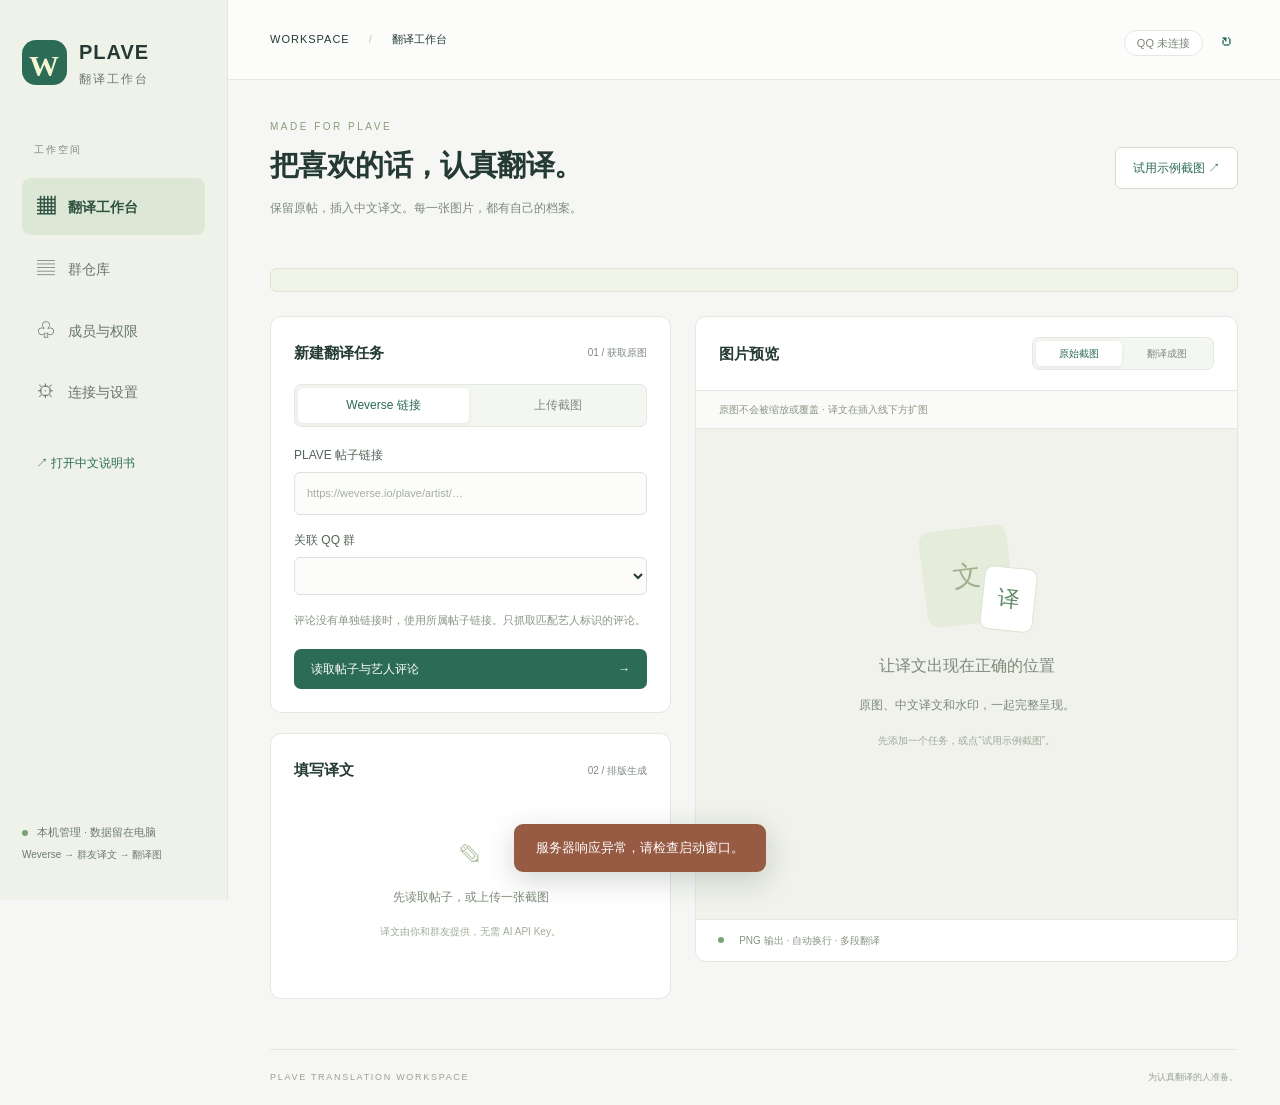
==== static/index.html @ 3bafd9e3 "Add artist comment translation workflow and latest-version reuse with Mac and Windows packages" ====
<!doctype html>
<html lang="zh-CN"><head><meta charset="UTF-8"><meta name="viewport" content="width=device-width, initial-scale=1"><title>PLAVE · 翻译工作台</title><link rel="stylesheet" href="/static/style.css?v=comments4"><script defer src="/static/app.js?v=comments4"></script></head>
<body>
<aside class="sidebar"><a class="brand" href="/"><span class="brand-mark">W</span><span>PLAVE <small>翻译工作台</small></span></a><div class="side-label">工作空间</div><nav><button class="nav active" data-tab="work"><span>▦</span> 翻译工作台</button><button class="nav" data-tab="archive"><span>▤</span> 群仓库</button><button class="nav" data-tab="members"><span>♧</span> 成员与权限</button><button class="nav" data-tab="settings"><span>⚙</span> 连接与设置</button></nav><a class="manual-link" href="/manual" target="_blank" rel="noopener">↗ 打开中文说明书</a><div class="side-bottom"><span class="local-dot"></span> 本机管理 · 数据留在电脑<br><small>Weverse → 群友译文 → 翻译图</small></div></aside>
<div class="main"><header class="topbar"><span>WORKSPACE <span class="slash">/</span> <strong id="page-title">翻译工作台</strong></span><div><span class="pill" id="qq-pill">QQ 未连接</span><button class="icon-btn" id="refresh" title="刷新状态">↻</button></div></header>
<main>
<section id="work" class="tab active"><div class="heading"><div><p class="eyebrow">MADE FOR PLAVE</p><h1>把喜欢的话，认真翻译。</h1><p class="sub">保留原帖，插入中文译文。每一张图片，都有自己的档案。</p></div><button class="secondary" id="demo">试用示例截图 ↗</button></div>
<div class="stats" id="stats"></div>
<div class="capture-banner" id="capture-status"></div>
<div class="workspace-grid"><div class="left-column"><div class="card"><div class="card-heading"><h2>新建翻译任务</h2><span class="muted">01 / 获取原图</span></div><div class="segmented"><button class="active" data-source="web">Weverse 链接</button><button data-source="upload">上传截图</button></div>
<form id="capture-form"><label>PLAVE 帖子链接<input name="url" type="url" placeholder="https://weverse.io/plave/artist/…" required></label><label>关联 QQ 群<select name="group_id" class="groups"></select></label><p class="hint">评论没有单独链接时，使用所属帖子链接。只抓取匹配艺人标识的评论。</p><button class="primary full" type="submit">读取帖子与艺人评论 <span>→</span></button></form>
<form id="upload-form" hidden><label>原始截图<input type="file" id="file" accept="image/png,image/jpeg,image/webp" required></label><label>档案标题<input id="upload-title" placeholder="例如：艺人动态 · 10 月 6 日" maxlength="120"></label><label>关联 QQ 群<select name="group_id" class="groups"></select></label><p class="hint">在右侧原图上点击原文末尾，设置译文插入线。可以添加多个位置处理评论；不遮盖原图。</p><div id="positions"></div><button type="button" class="text-btn" id="add-position">＋ 添加艺人评论位置</button><button class="primary full" type="submit">保存截图并开始翻译 →</button></form></div>
<div class="card" id="editor"><div class="card-heading"><h2>填写译文</h2><span class="muted">02 / 排版生成</span></div><div class="empty small"><span>✎</span><p>先读取帖子，或上传一张截图</p><small>译文由你和群友提供，无需 AI API Key。</small></div></div></div>
<div class="card preview-card"><div class="card-heading"><h2>图片预览</h2><div class="segmented compact"><button class="active" id="show-original">原始截图</button><button id="show-output">翻译成图</button></div></div><div class="preview-toolbar" id="preview-toolbar">原图不会被缩放或覆盖 · 译文在插入线下方扩图</div><div class="preview-area" id="preview"><div class="empty"><div class="empty-art">文<span>译</span></div><h3>让译文出现在正确的位置</h3><p>原图、中文译文和水印，一起完整呈现。</p><small>先添加一个任务，或点“试用示例截图”。</small></div></div><div class="preview-footer" id="preview-footer"><span class="local-dot"></span> PNG 输出 · 自动换行 · 多段翻译</div></div></div>
</section>
<section id="archive" class="tab"><div class="heading"><div><p class="eyebrow">YOUR TRANSLATION LIBRARY</p><h1>群仓库</h1><p class="sub">查看原截图及翻译进度。清空会永久删除选定群的全部档案与历史译文，不只最近 200 条。</p></div><button class="secondary" id="monitor-check">立即检查动态</button></div><div class="filter-row" id="filters"><button class="active" data-filter="">全部</button><button data-filter="pending">待翻译</button><button data-filter="partial">部分翻译</button><button data-filter="translated">已完成</button></div><div class="card button-row"><label>清空范围<select id="clear-group" class="groups"></select></label><button class="secondary danger" id="clear-warehouse">永久清空所选群仓库</button><span class="hint">其他群、水印、权限和登录保留；该群自动记录暂停。</span></div><div id="archive-list"></div></section>
<section id="members" class="tab"><div class="heading"><div><p class="eyebrow">TEAM & PERMISSIONS</p><h1>一起翻译，也有边界。</h1><p class="sub">权限按群独立设置。只有主人和 level 3 管理员可以在群聊中设置或取消权限。</p></div></div><div class="two-col"><div class="card"><h2>授权群成员</h2><form id="member-form"><label>QQ 群<select name="group_id" class="groups" required></select></label><label>成员 QQ 号<input name="user_id" inputmode="numeric" pattern="[1-9][0-9]{4,19}" placeholder="填写成员的 QQ 号" required></label><label>权限等级<select name="level"><option value="1">level 1 · 修改水印</option><option value="2" selected>level 2 · 水印 + 普通功能</option><option value="3">level 3 · 全部功能 + 权限管理</option></select></label><button class="primary" type="submit">保存成员权限</button></form><p class="hint">请先在“连接与设置”里填写主人 QQ 号与启用群。未启用群不会响应指令；权限按数字继承，QQ 群主和群管理员不会自动获得机器人权限。</p></div><div class="card"><div class="card-heading"><h2>已授权成员</h2><span id="member-count" class="muted"></span></div><div id="members-list"></div></div></div></section>
<section id="settings" class="tab"><div class="heading"><div><p class="eyebrow">CONNECTIONS & PREFERENCES</p><h1>让工作台连接起来。</h1><p class="sub">保存设置后连接 QQ。Weverse 用独立浏览器登录，不在这里填写账号密码。</p></div></div><form id="settings-form"><div class="two-col"><div class="card"><h2>QQ · OneBot v11</h2><p class="hint">需要另行运行支持 OneBot v11 的 QQ 客户端。此程序不会自动登录 QQ。</p><label>主人 QQ 号<input name="owner_qq" inputmode="numeric" placeholder="你的 QQ 号"></label><label>启用群号（每行一个）<textarea name="groups" rows="3" placeholder="123456789"></textarea></label><label>正向 WebSocket 地址<input name="ws_url" placeholder="ws://127.0.0.1:3001"></label><label>OneBot Access Token<input name="ws_token" type="password" autocomplete="new-password" placeholder="留空保留已有令牌"></label><p id="token-state" class="hint"></p><div class="button-row"><button class="secondary" type="button" id="qq-connect">连接 QQ</button><button class="text-btn" type="button" id="qq-disconnect">断开</button></div><p class="hint">先保存设置再连接。程序重启后需重新连接；群或连接设置变化会断开旧连接。</p></div>
<div class="card"><h2>图片清晰度与字体</h2><div class="two-col"><label>译文字号<input name="font_size" type="number" min="12" max="48"></label><label>截图宽度<input name="capture_width" type="number" min="480" max="1600"></label></div><label>截图像素倍率（1–3，推荐 2）<input name="capture_scale" type="number" min="1" max="3" step="1"></label><p class="hint">保持网页布局宽度，2 倍直接渲染为更多像素，文字更清晰。请重新读取动态；已保存图片不会自动变清晰。</p><label>中文字体路径（一般留空）<input name="font_path" placeholder="Mac 自动使用 PingFang 苹方字体"></label><p class="hint">原图中的 emoji 和图片保留原样。译文 emoji 的显示取决于字体；生成后请检查预览。</p><hr><h2>Weverse 登录</h2><p id="browser-state" class="hint"></p><div class="button-row"><button class="secondary" type="button" id="browser-login">打开登录浏览器 ↗</button><button class="text-btn" type="button" id="browser-close">保存并关闭浏览器</button></div><p class="hint">在 Windows / Mac 弹出的 Chromium 中手动登录。会话保存在本机 data/browser；登录过期后重新打开登录窗口。关窗口按钮保存的是浏览器已有会话，不代表登录验证成功。</p></div></div>
<div class="card watermark-card"><div class="card-heading"><h2>文字水印</h2><span class="badge">最后一步添加</span></div>
<label>配置范围<select id="watermark-group" class="groups"></select></label>
<label>水印文字<textarea id="wm-text" rows="2" maxlength="200" placeholder="@PLAVE_PixelDiary"></textarea></label>
<div class="two-col"><label>字号（0 跟随译文）<input id="wm-font-size" type="number" min="0" max="96"></label><label>文字颜色<input id="wm-color" type="color"></label></div>
<label>透明度（0% 不透明，100% 不可见）<input id="wm-transparency" type="number" min="0" max="100"></label>
<label class="check-label"><input id="wm-outline" type="checkbox">启用文字描边</label>
<div class="two-col" id="wm-outline-fields"><label>描边颜色<input id="wm-outline-color" type="color"></label><label>描边粗细（像素）<input id="wm-outline-width" type="number" min="0" max="8"></label></div>
<fieldset class="watermark-position-field"><legend>位置 · 按 1–9 从上到下排列</legend><div class="watermark-position-grid"><button type="button" data-watermark-position="1" aria-pressed="false">1 左上</button><button type="button" data-watermark-position="2" aria-pressed="false">2 中上</button><button type="button" data-watermark-position="3" aria-pressed="false">3 右上</button><button type="button" data-watermark-position="4" aria-pressed="false">4 中左</button><button type="button" data-watermark-position="5" aria-pressed="false">5 中间</button><button type="button" data-watermark-position="6" aria-pressed="false">6 中右</button><button type="button" data-watermark-position="7" aria-pressed="false">7 左下</button><button type="button" data-watermark-position="8" aria-pressed="false">8 中下</button><button type="button" data-watermark-position="9" aria-pressed="false">9 右下</button></div></fieldset>
<label class="check-label"><input id="wm-enabled" type="checkbox">启用文字水印</label>
<div class="button-row"><button id="preview-watermark" type="button" class="secondary">预览水印</button><button id="save-watermark" type="button" class="primary">保存水印设置</button></div>
<div id="watermark-preview" aria-live="polite" class="watermark-preview"><p class="hint">打开动态后可用整图预览；尚未打开时使用明暗背景示意。</p></div>
<p class="hint">字体与译文相同。7/8/9 放在最终底部留白中，贴近边框，避免压住配图。正文、译文及评论排完后只加一次水印。预览不会保存设置，保存后对重新生成的图片生效。</p></div><div class="card calibration"><div class="card-heading"><h2>Weverse 页面校准</h2><span class="badge amber">真实页面待验证</span></div><p class="hint">Weverse 没有在此项目中验证过的固定页面选择器。填写网页元素的 CSS 选择器，再抓取一条帖子核对。只匹配明确的艺人标识，避免把粉丝评论误认为艺人评论。不会猜测网页结构。<a href="/manual#calibration" target="_blank">查看一步步校准方法 ↗</a></p><div class="two-col"><label>帖子卡片选择器 · 必填<input name="post_selector" placeholder="匹配单个完整帖子卡片"></label><label>正文文字选择器 · 必填<input name="text_selector" placeholder="在卡片内部匹配完整原文块"></label><label>作者姓名 / 身份选择器 · 必填<input name="author_selector" placeholder="在帖子与评论内部匹配唯一作者名"></label><label>艺人标识选择器 · 必填<input name="artist_selector" placeholder="卡片内部明确的 Artist 标识"></label><label>备用评论卡片选择器 · 可选<input name="comment_selector" placeholder="已内置艺人列表；通常留空"></label><label>评论原文选择器<input name="comment_text_selector" placeholder="评论卡片内部的完整文字块"></label><label>展开全文按钮选择器 · 可选<input name="expand_selector" placeholder="仅匹配卡片内的展开全文按钮"></label></div><div class="two-col"><label class="check-label"><input name="capture_artist_comments" type="checkbox">自动展开并读取艺人评论</label><label>艺人评论计数选择器 · 可选<input name="artist_comment_count_selector"></label><p class="hint">仅读取艺人评论数。内置展开、官方身份过滤、时间排序和楼中楼缩进；无法确认归属时不猜测分组。</p><label>最大滚动次数<input name="max_scrolls" type="number" min="1" max="30"></label><label class="check-label"><input name="headless" type="checkbox">抓取时隐藏浏览器窗口</label></div><p class="hint">“没有继续加载”不等于所有评论完整。长评论、弹窗、独立滚动区域或虚拟列表可能需要手动展开后截图。必须核对成图。</p></div>
<div class="card"><h2>自动记录可见艺人动态</h2><div class="two-col"><label>动态列表链接<input name="feed_url"></label><label>列表中帖子链接 CSS 选择器<input name="feed_link_selector" placeholder="匹配 From PLAVE 列表里的帖子链接"></label><label>检查间隔（秒，至少 60）<input name="poll_seconds" type="number" min="60" max="86400"></label><label>暂停自动记录的群号（每行一个；清空后自动加入）<textarea name="monitor_paused_groups" rows="2" placeholder="移除对应群号并保存，即可恢复该群自动记录"></textarea></label><label class="check-label"><input name="monitor_enabled" type="checkbox">启用定时记录</label></div><p class="hint">每次最多检查当前列表前 10 个有效链接；先抓取并验证艺人标识。新艺人评论会产生新档案，可复用历史译文。同样内容不会重复记录；不保证历史补全或实时推送。程序需保持运行。</p><p id="monitor-state" class="hint"></p></div><div class="savebar"><span>设置和登录会话仅保存在你的电脑</span><button class="primary" type="submit">保存全部设置</button></div></form><div class="card"><div class="card-heading"><h2>当前全部 QQ 指令</h2><span class="badge">无 / 或 wv 前缀</span></div><pre id="commands-help"></pre></div><div class="card logs-card"><h2>运行日志</h2><div id="events"></div></div></section>
</main><footer>PLAVE TRANSLATION WORKSPACE <span>为认真翻译的人准备。</span></footer></div><div id="toast" role="status" aria-live="polite"></div><div class="busy" id="busy" hidden><div class="spinner"></div><p id="busy-text">正在处理…</p><small>网页抓取可能需要 1–2 分钟，请勿重复提交。</small></div>
</body></html>
---- static/style.css ----
:root{--bg:#f6f7f4;--paper:#fff;--ink:#243a33;--muted:#7d8981;--green:#2c6b55;--light:#edf3ed;--line:#e3e8e1;--accent:#cbdba8;--amber:#88652c}*{box-sizing:border-box}body{margin:0;background:var(--bg);color:var(--ink);font-family:-apple-system,BlinkMacSystemFont,"PingFang SC","Noto Sans CJK SC",sans-serif;font-size:14px;line-height:1.7}button,input,textarea,select{font:inherit}button,a,input,textarea,select{outline-color:#75a38e}button{cursor:pointer;border:0}a{color:var(--green);text-decoration:none}.sidebar{width:228px;height:100vh;position:fixed;left:0;top:0;background:#eef2e9;border-right:1px solid var(--line);padding:35px 22px;display:flex;flex-direction:column}.brand{display:flex;gap:12px;align-items:center;color:var(--ink);font-size:20px;letter-spacing:1px;font-weight:700}.brand small{display:block;font-size:12px;font-weight:400;letter-spacing:2px;color:#6d7b6c}.brand-mark{background:var(--green);color:#f4f5d3;width:45px;height:45px;display:grid;place-items:center;border-radius:14px;font-family:Georgia,serif;font-size:30px}.side-label{font-size:10px;letter-spacing:2px;color:var(--muted);margin:52px 12px 15px}.nav{display:block;width:100%;text-align:left;padding:13px 15px;background:none;border-radius:9px;margin:5px 0;color:#68766a}.nav span{font-size:18px;margin-right:9px}.nav.active{background:#dde7d6;color:#305240;font-weight:600}.nav:hover{background:#e1e9da}.manual-link{padding:28px 14px;font-size:12px}.side-bottom{margin-top:auto;font-size:11px;color:#6c7c6c;line-height:2}.side-bottom small{font-size:10px}.local-dot{display:inline-block;background:#79a375;width:6px;height:6px;border-radius:50%;margin-right:6px}.main{margin-left:228px}.topbar{height:80px;padding:0 42px;display:flex;align-items:center;justify-content:space-between;border-bottom:1px solid var(--line);background:#ffffffb3;font-size:11px;letter-spacing:1px}.topbar strong{letter-spacing:0;font-weight:500}.slash{padding:0 15px;color:#c0c7bd}.pill{border:1px solid var(--line);background:white;color:#7c8579;border-radius:20px;padding:6px 12px;font-size:11px;letter-spacing:0}.icon-btn{margin-left:12px;background:none;color:var(--green);font-size:22px}main{max-width:1440px;margin:auto;padding:38px 42px 50px}.tab{display:none}.tab.active{display:block}.heading{display:flex;justify-content:space-between;align-items:center;margin-bottom:30px;gap:20px}.eyebrow{font-size:10px;letter-spacing:2.5px;color:#8b9d7b;margin:0 0 10px}h1{font-size:29px;font-weight:600;letter-spacing:-.6px;line-height:1.4;margin:0 0 12px}h2{font-size:15px;font-weight:600;margin:0 0 15px}h3{font-size:16px;font-weight:500}.sub{color:var(--muted);margin:0;font-size:12px}.primary,.secondary{border-radius:7px;padding:10px 17px;font-size:12px;font-weight:500}.primary{background:var(--green);color:white}.primary:hover{background:#1f543f}.secondary{background:white;color:var(--green);border:1px solid #d2dccd}.text-btn{background:none;color:var(--green);padding:8px;font-size:12px}.primary:disabled,.secondary:disabled{opacity:.5;cursor:wait}.full{display:flex;width:100%;justify-content:space-between;margin-top:18px}.stats{display:grid;grid-template-columns:repeat(4,1fr);gap:15px;margin-bottom:20px}.stat{background:white;border:1px solid var(--line);border-radius:10px;padding:17px 22px;display:flex;align-items:center;justify-content:space-between}.stat label{color:var(--muted);font-size:11px;letter-spacing:.4px;margin:0}.stat strong{font-size:25px;font-weight:500}.stat span{display:block;color:#a0aa99;font-size:10px}.capture-banner{border:1px solid #dce5cf;border-radius:7px;background:#f0f3e8;padding:11px 16px;font-size:12px;display:flex;justify-content:space-between;gap:15px;margin-bottom:24px}.capture-banner a{white-space:nowrap}.workspace-grid{display:grid;grid-template-columns:minmax(280px, .85fr) minmax(380px,1.15fr);gap:24px;align-items:start}.left-column{display:flex;flex-direction:column;gap:20px}.card{background:white;border:1px solid var(--line);border-radius:11px;padding:23px}.card-heading{display:flex;justify-content:space-between;align-items:center;gap:10px;margin-bottom:19px}.card-heading h2{margin:0}.muted{color:var(--muted);font-size:10px}.segmented{display:flex;background:#f4f6f1;border:1px solid var(--line);border-radius:7px;padding:3px;gap:3px;margin-bottom:18px}.segmented button{background:none;color:var(--muted);font-size:12px;padding:7px 12px;flex:1;border-radius:5px}.segmented button.active{background:white;box-shadow:0 1px 4px #1c362514;color:var(--green)}.segmented.compact{margin:0;width:182px}.segmented.compact button{padding:4px 7px;font-size:10px}label{display:block;font-size:12px;color:#556458;margin:0 0 15px}input,textarea,select{display:block;width:100%;padding:10px 12px;border:1px solid #dce3d8;border-radius:6px;background:#fcfdfb;color:var(--ink);margin-top:7px;font-size:12px}input::placeholder,textarea::placeholder{color:#a5ada2;font-size:11px}textarea{resize:vertical;line-height:1.8}input[type=file]{font-size:11px;padding:9px}input[type=checkbox]{display:inline;width:16px;margin:0 7px 0 0;accent-color:var(--green);vertical-align:middle}.hint{font-size:11px;color:#8a9587;line-height:1.9;margin:12px 0}.hint a{border-bottom:1px solid #c6d6bf}.preview-card{padding:0;overflow:hidden;min-height:630px}.preview-card>.card-heading{padding:20px 23px;margin:0}.preview-toolbar{border-top:1px solid var(--line);border-bottom:1px solid var(--line);font-size:10px;color:#8c9686;padding:10px 23px;background:#fafbf8}.preview-area{position:relative;background:#f0f2eb;min-height:490px;padding:24px;overflow:auto;max-height:1100px;text-align:center}.preview-area img{width:100%;max-width:720px;display:block;margin:auto;box-shadow:0 5px 25px #1d362315;border-radius:3px}.preview-area.selecting{cursor:crosshair}.preview-area figure{position:relative;margin:0}.position-line{position:absolute;width:100%;border-top:2px dashed #dc7953;left:0;pointer-events:none;text-align:right;z-index:1;font-size:10px;color:white}.position-line span{background:#c56b49;display:inline-block;padding:0 6px}.preview-footer{border-top:1px solid var(--line);padding:12px 22px;color:#899484;font-size:10px;display:flex;align-items:center;gap:9px;flex-wrap:wrap}.preview-footer .secondary{font-size:10px;padding:5px 10px}.empty{padding:75px 12px;color:#7d8b78;text-align:center}.empty p{font-size:12px}.empty small{font-size:10px;color:#a0aa99}.empty.small{padding:32px 8px}.empty.small>span{font-size:24px;color:#b8c6ac}.empty-art{background:#e5ecdc;display:inline-grid;place-items:center;width:88px;height:96px;border-radius:12px;transform:rotate(-7deg);color:#a1b18f;font-size:28px;margin-bottom:12px;position:relative}.empty-art span{position:absolute;right:-21px;bottom:-12px;transform:rotate(13deg);background:white;border:1px solid #dce5d2;border-radius:9px;width:53px;height:64px;display:grid;place-items:center;font-size:22px;color:#5f8a66}.two-col{display:grid;grid-template-columns:1fr 1fr;gap:20px}.two-col>.card{margin-bottom:20px}.card .two-col{gap:16px}.badge{font-size:10px;border-radius:4px;padding:3px 8px;background:#edf3e9;color:#638a59}.badge.amber{background:#f7f0df;color:var(--amber)}.translation-slot{border-top:1px solid var(--line);padding-top:15px}.translation-slot .original-text{font-size:11px;background:#f7f8f4;border-radius:5px;padding:10px;color:#7e8978;white-space:pre-wrap;max-height:180px;overflow:auto}.editor-title{font-size:13px;font-weight:600;overflow-wrap:anywhere}.note{padding:10px;background:#faf7ee;color:#978056;border-radius:6px;font-size:10px;line-height:1.8}.button-row{display:flex;align-items:center;gap:10px;flex-wrap:wrap}.check-label{display:flex;align-items:center;gap:4px;padding-top:22px}.filter-row{display:flex;gap:8px;margin-bottom:22px;flex-wrap:wrap}.filter-row button{border:1px solid var(--line);background:white;color:#7c8876;border-radius:6px;padding:7px 16px;font-size:12px}.filter-row button.active{background:#e4eddd;color:var(--green);border-color:#d0ddc6}.archive-item{background:white;border:1px solid var(--line);border-radius:9px;margin-bottom:12px;padding:18px;display:grid;grid-template-columns:70px 1fr auto;gap:18px;align-items:center}.archive-item img{width:70px;height:75px;object-fit:cover;object-position:top;border:1px solid var(--line);border-radius:5px}.archive-item h3{margin:0 0 6px;font-size:13px;max-width:650px;overflow-wrap:anywhere}.archive-item p{margin:0;font-size:10px;color:#8c9684}.archive-item .badge{display:inline-block;margin-right:8px}.member-row{display:flex;justify-content:space-between;align-items:center;border-top:1px solid var(--line);padding:14px 0;font-size:12px}.member-row small{color:#9ba592;font-size:10px}.calibration{margin-bottom:20px}.savebar{display:flex;justify-content:space-between;align-items:center;padding:20px 0 28px;color:#8b9583;font-size:11px}.logs-card{margin-top:0}.event{border-top:1px solid var(--line);padding:9px 0;font-size:11px;color:#7f8a78}.event time{font-size:10px;color:#a0ab97;margin-right:15px}.event.error,.event.warning{color:#9b7538}hr{border:0;border-top:1px solid var(--line);margin:25px 0}footer{margin:0 42px;padding:20px 0;border-top:1px solid var(--line);font-size:9px;color:#98a38d;letter-spacing:1.7px;display:flex;justify-content:space-between}footer span{letter-spacing:0}#toast{position:fixed;bottom:28px;left:50%;transform:translateX(-50%);max-width:650px;background:#284e3e;color:white;padding:13px 22px;border-radius:9px;z-index:40;font-size:13px;box-shadow:0 8px 30px #20382633;display:none}#toast.error{background:#975a42}.busy{position:fixed;inset:0;background:#f7f9f3e8;z-index:30;display:flex;align-items:center;justify-content:center;flex-direction:column;backdrop-filter:blur(3px)}.busy[hidden]{display:none}.busy small{color:var(--muted);font-size:11px}.spinner{height:38px;width:38px;border:3px solid #d9e6d1;border-top-color:var(--green);border-radius:50%;animation:spin 1s linear infinite}@keyframes spin{to{transform:rotate(360deg)}}.position-row{display:flex;gap:8px;align-items:center;margin:8px 0}.position-row button{font-size:10px;padding:5px 8px;border-radius:4px;background:#f0f3e9;color:#5c7757}.position-row.active button{background:#dce8d3}.position-row input{width:90px;margin:0;padding:5px}.position-row small{margin-left:auto;color:#9ba58f}.select-hint{background:#fff5dc;padding:8px;font-size:11px;color:#9f8242;margin-bottom:10px}.sr-only{position:absolute;width:1px;height:1px;overflow:hidden;clip:rect(0,0,0,0)}@media(min-width:1600px){main{padding-top:52px}.workspace-grid{grid-template-columns:.8fr 1.2fr}}@media(max-width:1100px){.sidebar{width:184px;padding:28px 14px}.main{margin-left:184px}main{padding:28px 24px}.topbar{padding:0 24px}.workspace-grid{gap:16px;grid-template-columns:.9fr 1.1fr}.card{padding:18px}.stats{gap:10px}.stat{padding:14px}.stat strong{font-size:22px}h1{font-size:25px}}@media(max-width:850px){.sidebar{position:relative;width:100%;height:auto;padding:15px 20px;flex-direction:row;align-items:center;flex-wrap:wrap;gap:10px}.brand{font-size:16px}.brand-mark{width:33px;height:33px;font-size:23px}.brand small{display:none}.side-label,.side-bottom{display:none}.sidebar nav{display:flex;margin-left:auto}.nav{padding:7px 9px;font-size:11px;white-space:nowrap}.nav span{display:none}.manual-link{padding:5px;font-size:10px}.main{margin-left:0}.topbar{height:54px}.workspace-grid{grid-template-columns:1fr}.two-col{grid-template-columns:1fr}.card .two-col{grid-template-columns:1fr 1fr}.preview-card{min-height:400px}.preview-area{min-height:330px}.heading{align-items:start}h1{font-size:24px}.stats{grid-template-columns:repeat(2,1fr)}footer{margin:0 24px}.archive-item{grid-template-columns:50px 1fr}.archive-item img{width:50px;height:60px}.archive-item .button-row{grid-column:2}.capture-banner{font-size:10px}}@media(prefers-reduced-motion:reduce){.spinner{animation:none}}

.watermark-position-field{border:1px solid var(--line);border-radius:7px;margin:16px 0;padding:12px}.watermark-position-field legend{font-size:12px;color:var(--muted)}.watermark-position-grid{display:grid;grid-template-columns:repeat(3,minmax(0,1fr));gap:8px}.watermark-position-grid button{padding:10px 4px;border:1px solid var(--line);background:#f7f9f3;border-radius:5px;font-size:12px}.watermark-position-grid button[aria-pressed=true]{background:var(--green);color:white}.watermark-preview{margin-top:16px;max-height:420px;overflow:auto;background:#eef1eb;border-radius:7px}.watermark-preview img{display:block;width:auto;height:auto;max-width:100%;max-height:420px;object-fit:contain;margin:auto}#wm-outline-fields[hidden]{display:none}

.original-block{border:1px solid var(--line);border-radius:8px;padding:10px;margin:10px 0}.original-block summary{cursor:pointer;font-size:12px}.reply-block{margin-left:20px;border-left:2px solid #dce4d6}.original-blocks{max-height:440px;overflow:auto;margin-bottom:20px}
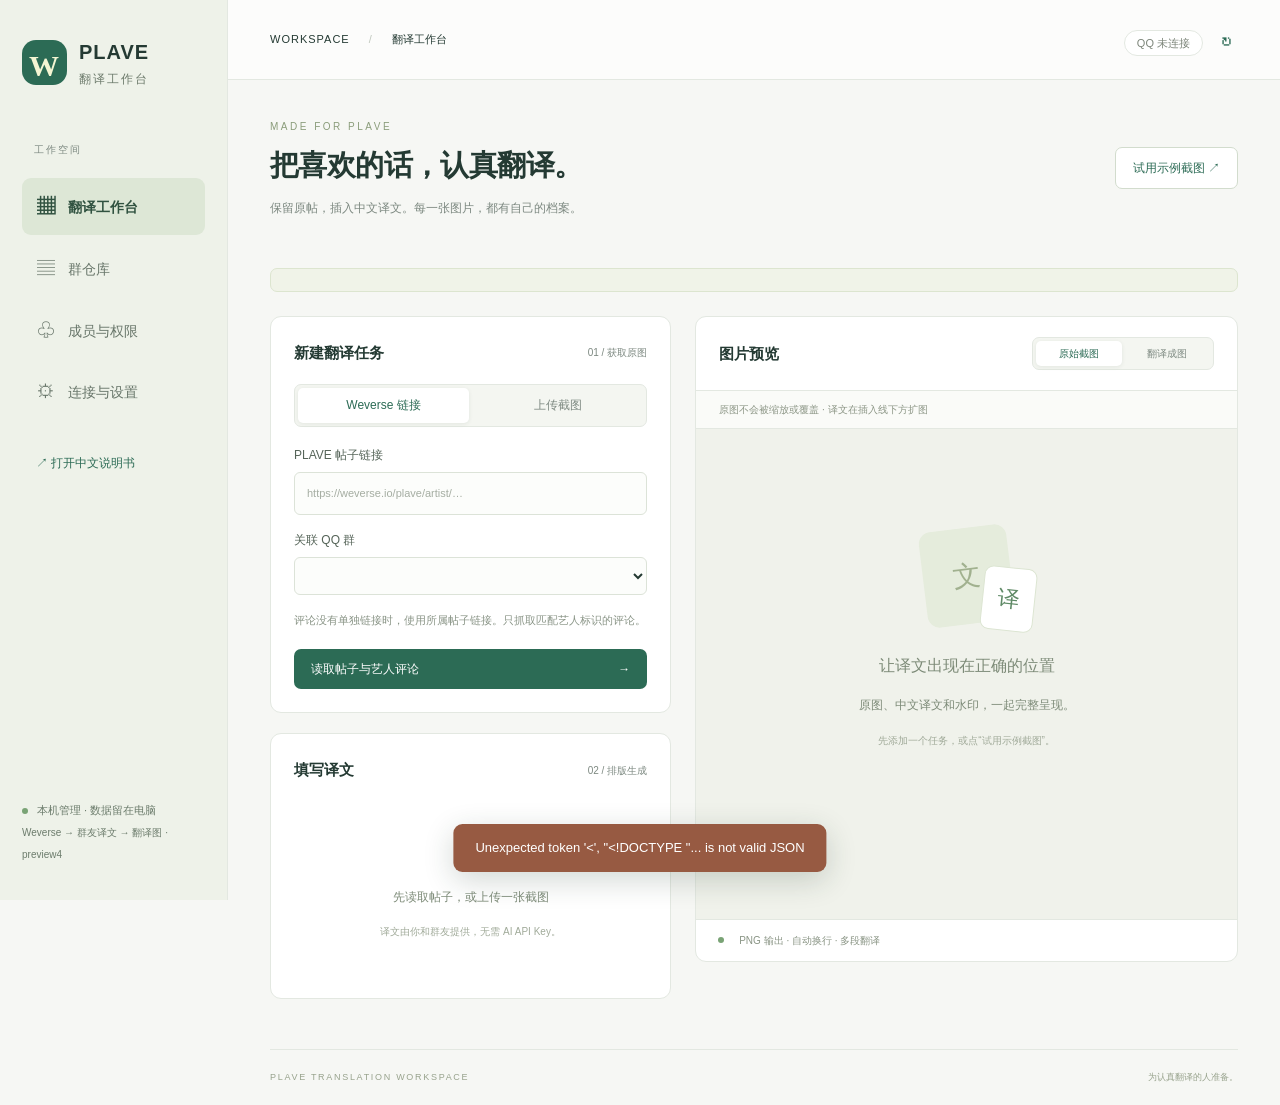
==== commit aa116cfc: "Fix comment layout, skip translations and WebUI session recovery for Windows" ====
--- a/static/index.html
+++ b/static/index.html
@@ -1,7 +1,7 @@
 <!doctype html>
-<html lang="zh-CN"><head><meta charset="UTF-8"><meta name="viewport" content="width=device-width, initial-scale=1"><title>PLAVE · 翻译工作台</title><link rel="stylesheet" href="/static/style.css?v=comments4"><script defer src="/static/app.js?v=comments4"></script></head>
+<html lang="zh-CN"><head><meta charset="UTF-8"><meta name="viewport" content="width=device-width, initial-scale=1"><title>PLAVE · 翻译工作台</title><link rel="stylesheet" href="/static/style.css?v=comments6"><script defer src="/static/app.js?v=comments6"></script></head>
 <body>
-<aside class="sidebar"><a class="brand" href="/"><span class="brand-mark">W</span><span>PLAVE <small>翻译工作台</small></span></a><div class="side-label">工作空间</div><nav><button class="nav active" data-tab="work"><span>▦</span> 翻译工作台</button><button class="nav" data-tab="archive"><span>▤</span> 群仓库</button><button class="nav" data-tab="members"><span>♧</span> 成员与权限</button><button class="nav" data-tab="settings"><span>⚙</span> 连接与设置</button></nav><a class="manual-link" href="/manual" target="_blank" rel="noopener">↗ 打开中文说明书</a><div class="side-bottom"><span class="local-dot"></span> 本机管理 · 数据留在电脑<br><small>Weverse → 群友译文 → 翻译图</small></div></aside>
+<aside class="sidebar"><a class="brand" href="/"><span class="brand-mark">W</span><span>PLAVE <small>翻译工作台</small></span></a><div class="side-label">工作空间</div><nav><button class="nav active" data-tab="work"><span>▦</span> 翻译工作台</button><button class="nav" data-tab="archive"><span>▤</span> 群仓库</button><button class="nav" data-tab="members"><span>♧</span> 成员与权限</button><button class="nav" data-tab="settings"><span>⚙</span> 连接与设置</button></nav><a class="manual-link" href="/manual" target="_blank" rel="noopener">↗ 打开中文说明书</a><div class="side-bottom"><span class="local-dot"></span> 本机管理 · 数据留在电脑<br><small>Weverse → 群友译文 → 翻译图 · preview4</small></div></aside>
 <div class="main"><header class="topbar"><span>WORKSPACE <span class="slash">/</span> <strong id="page-title">翻译工作台</strong></span><div><span class="pill" id="qq-pill">QQ 未连接</span><button class="icon-btn" id="refresh" title="刷新状态">↻</button></div></header>
 <main>
 <section id="work" class="tab active"><div class="heading"><div><p class="eyebrow">MADE FOR PLAVE</p><h1>把喜欢的话，认真翻译。</h1><p class="sub">保留原帖，插入中文译文。每一张图片，都有自己的档案。</p></div><button class="secondary" id="demo">试用示例截图 ↗</button></div>
@@ -28,7 +28,7 @@
 <label class="check-label"><input id="wm-enabled" type="checkbox">启用文字水印</label>
 <div class="button-row"><button id="preview-watermark" type="button" class="secondary">预览水印</button><button id="save-watermark" type="button" class="primary">保存水印设置</button></div>
 <div id="watermark-preview" aria-live="polite" class="watermark-preview"><p class="hint">打开动态后可用整图预览；尚未打开时使用明暗背景示意。</p></div>
-<p class="hint">字体与译文相同。7/8/9 放在最终底部留白中，贴近边框，避免压住配图。正文、译文及评论排完后只加一次水印。预览不会保存设置，保存后对重新生成的图片生效。</p></div><div class="card calibration"><div class="card-heading"><h2>Weverse 页面校准</h2><span class="badge amber">真实页面待验证</span></div><p class="hint">Weverse 没有在此项目中验证过的固定页面选择器。填写网页元素的 CSS 选择器，再抓取一条帖子核对。只匹配明确的艺人标识，避免把粉丝评论误认为艺人评论。不会猜测网页结构。<a href="/manual#calibration" target="_blank">查看一步步校准方法 ↗</a></p><div class="two-col"><label>帖子卡片选择器 · 必填<input name="post_selector" placeholder="匹配单个完整帖子卡片"></label><label>正文文字选择器 · 必填<input name="text_selector" placeholder="在卡片内部匹配完整原文块"></label><label>作者姓名 / 身份选择器 · 必填<input name="author_selector" placeholder="在帖子与评论内部匹配唯一作者名"></label><label>艺人标识选择器 · 必填<input name="artist_selector" placeholder="卡片内部明确的 Artist 标识"></label><label>备用评论卡片选择器 · 可选<input name="comment_selector" placeholder="已内置艺人列表；通常留空"></label><label>评论原文选择器<input name="comment_text_selector" placeholder="评论卡片内部的完整文字块"></label><label>展开全文按钮选择器 · 可选<input name="expand_selector" placeholder="仅匹配卡片内的展开全文按钮"></label></div><div class="two-col"><label class="check-label"><input name="capture_artist_comments" type="checkbox">自动展开并读取艺人评论</label><label>艺人评论计数选择器 · 可选<input name="artist_comment_count_selector"></label><p class="hint">仅读取艺人评论数。内置展开、官方身份过滤、时间排序和楼中楼缩进；无法确认归属时不猜测分组。</p><label>最大滚动次数<input name="max_scrolls" type="number" min="1" max="30"></label><label class="check-label"><input name="headless" type="checkbox">抓取时隐藏浏览器窗口</label></div><p class="hint">“没有继续加载”不等于所有评论完整。长评论、弹窗、独立滚动区域或虚拟列表可能需要手动展开后截图。必须核对成图。</p></div>
+<p class="hint">水印使用 Arial，中文回退系统中文字体；译文字体保持原设置。7/8/9 放在最终底部留白中，贴近边框，避免压住配图。正文、译文及评论排完后只加一次水印。预览不会保存设置，保存后对重新生成的图片生效。</p></div><div class="card calibration"><div class="card-heading"><h2>Weverse 页面校准</h2><span class="badge amber">真实页面待验证</span></div><p class="hint">Weverse 没有在此项目中验证过的固定页面选择器。填写网页元素的 CSS 选择器，再抓取一条帖子核对。只匹配明确的艺人标识，避免把粉丝评论误认为艺人评论。不会猜测网页结构。<a href="/manual#calibration" target="_blank">查看一步步校准方法 ↗</a></p><div class="two-col"><label>帖子卡片选择器 · 必填<input name="post_selector" placeholder="匹配单个完整帖子卡片"></label><label>正文文字选择器 · 必填<input name="text_selector" placeholder="在卡片内部匹配完整原文块"></label><label>作者姓名 / 身份选择器 · 必填<input name="author_selector" placeholder="在帖子与评论内部匹配唯一作者名"></label><label>艺人标识选择器 · 必填<input name="artist_selector" placeholder="卡片内部明确的 Artist 标识"></label><label>备用评论卡片选择器 · 可选<input name="comment_selector" placeholder="已内置艺人列表；通常留空"></label><label>评论原文选择器<input name="comment_text_selector" placeholder="评论卡片内部的完整文字块"></label><label>展开全文按钮选择器 · 可选<input name="expand_selector" placeholder="仅匹配卡片内的展开全文按钮"></label></div><div class="two-col"><label class="check-label"><input name="capture_artist_comments" type="checkbox">自动展开并读取艺人评论</label><label>艺人评论计数选择器 · 可选<input name="artist_comment_count_selector"></label><p class="hint">仅读取艺人评论数。内置展开、官方身份过滤、时间排序和楼中楼缩进；无法确认归属时不猜测分组。</p><label>最大滚动次数<input name="max_scrolls" type="number" min="1" max="30"></label><label>艺人评论加载等待（秒，推荐 30）<input name="comment_wait_seconds" type="number" min="5" max="120"></label><label class="check-label"><input name="headless" type="checkbox">抓取时隐藏浏览器窗口</label></div><p class="hint">等待计数与评论内容就绪后抓取；超时或数量不完整会停止，不把未加载当作零评论。网络较慢可增加等待秒数。必须核对成图。</p></div>
 <div class="card"><h2>自动记录可见艺人动态</h2><div class="two-col"><label>动态列表链接<input name="feed_url"></label><label>列表中帖子链接 CSS 选择器<input name="feed_link_selector" placeholder="匹配 From PLAVE 列表里的帖子链接"></label><label>检查间隔（秒，至少 60）<input name="poll_seconds" type="number" min="60" max="86400"></label><label>暂停自动记录的群号（每行一个；清空后自动加入）<textarea name="monitor_paused_groups" rows="2" placeholder="移除对应群号并保存，即可恢复该群自动记录"></textarea></label><label class="check-label"><input name="monitor_enabled" type="checkbox">启用定时记录</label></div><p class="hint">每次最多检查当前列表前 10 个有效链接；先抓取并验证艺人标识。新艺人评论会产生新档案，可复用历史译文。同样内容不会重复记录；不保证历史补全或实时推送。程序需保持运行。</p><p id="monitor-state" class="hint"></p></div><div class="savebar"><span>设置和登录会话仅保存在你的电脑</span><button class="primary" type="submit">保存全部设置</button></div></form><div class="card"><div class="card-heading"><h2>当前全部 QQ 指令</h2><span class="badge">无 / 或 wv 前缀</span></div><pre id="commands-help"></pre></div><div class="card logs-card"><h2>运行日志</h2><div id="events"></div></div></section>
 </main><footer>PLAVE TRANSLATION WORKSPACE <span>为认真翻译的人准备。</span></footer></div><div id="toast" role="status" aria-live="polite"></div><div class="busy" id="busy" hidden><div class="spinner"></div><p id="busy-text">正在处理…</p><small>网页抓取可能需要 1–2 分钟，请勿重复提交。</small></div>
 </body></html>
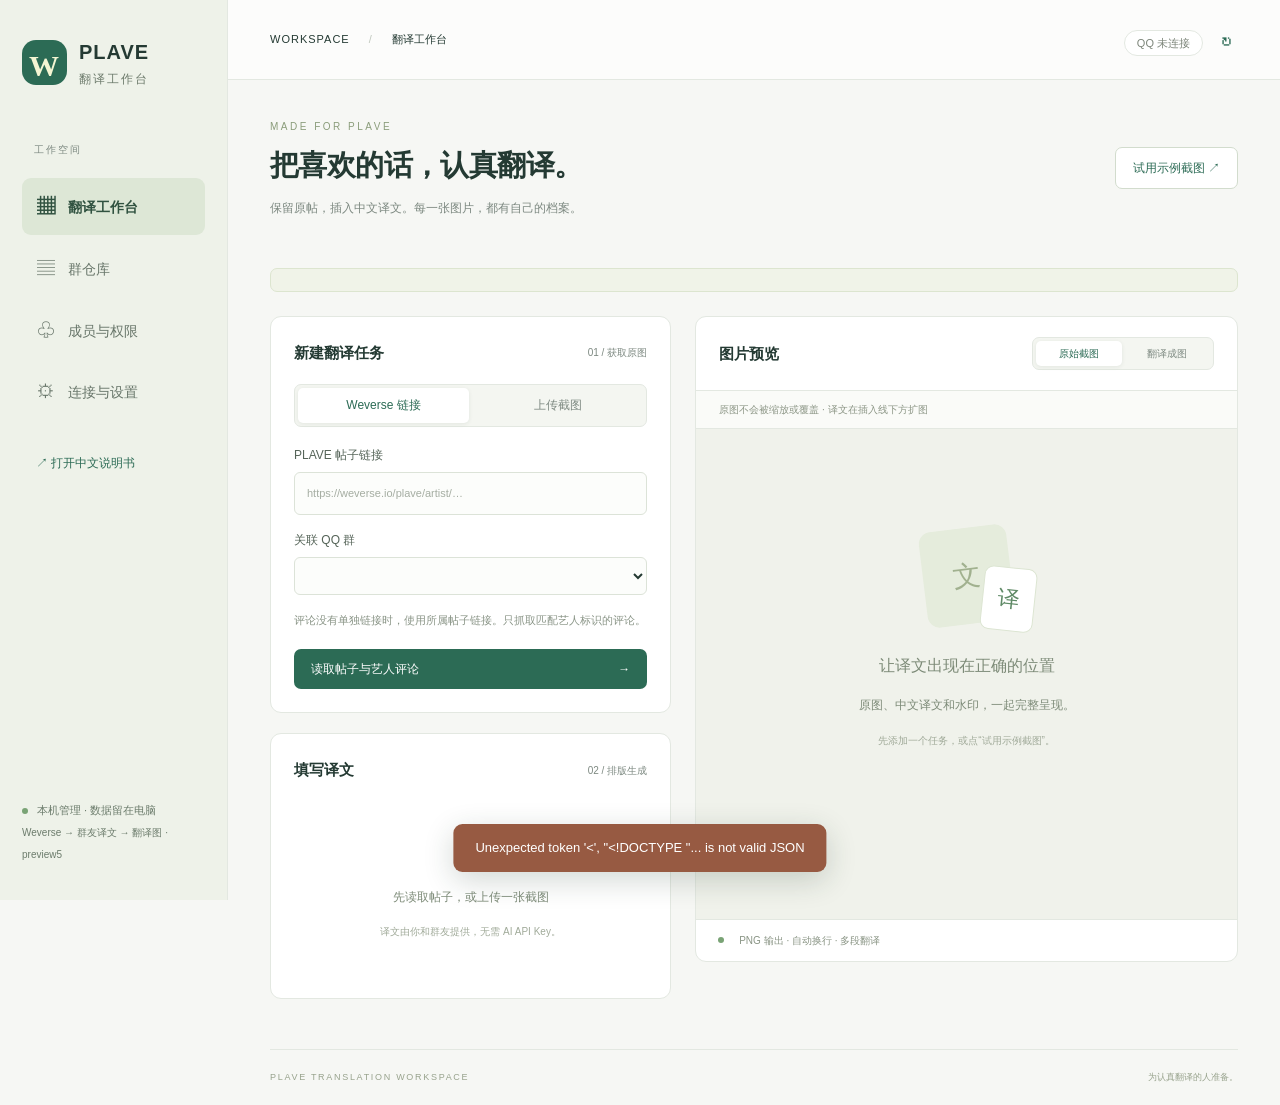
==== commit 3c3cbf0f: "Reflow native comment translations and isolate screenshot artifacts" ====
--- a/static/index.html
+++ b/static/index.html
@@ -1,7 +1,7 @@
 <!doctype html>
-<html lang="zh-CN"><head><meta charset="UTF-8"><meta name="viewport" content="width=device-width, initial-scale=1"><title>PLAVE · 翻译工作台</title><link rel="stylesheet" href="/static/style.css?v=comments6"><script defer src="/static/app.js?v=comments6"></script></head>
+<html lang="zh-CN"><head><meta charset="UTF-8"><meta name="viewport" content="width=device-width, initial-scale=1"><title>PLAVE · 翻译工作台</title><link rel="stylesheet" href="/static/style.css?v=comments7"><script defer src="/static/app.js?v=comments7"></script></head>
 <body>
-<aside class="sidebar"><a class="brand" href="/"><span class="brand-mark">W</span><span>PLAVE <small>翻译工作台</small></span></a><div class="side-label">工作空间</div><nav><button class="nav active" data-tab="work"><span>▦</span> 翻译工作台</button><button class="nav" data-tab="archive"><span>▤</span> 群仓库</button><button class="nav" data-tab="members"><span>♧</span> 成员与权限</button><button class="nav" data-tab="settings"><span>⚙</span> 连接与设置</button></nav><a class="manual-link" href="/manual" target="_blank" rel="noopener">↗ 打开中文说明书</a><div class="side-bottom"><span class="local-dot"></span> 本机管理 · 数据留在电脑<br><small>Weverse → 群友译文 → 翻译图 · preview4</small></div></aside>
+<aside class="sidebar"><a class="brand" href="/"><span class="brand-mark">W</span><span>PLAVE <small>翻译工作台</small></span></a><div class="side-label">工作空间</div><nav><button class="nav active" data-tab="work"><span>▦</span> 翻译工作台</button><button class="nav" data-tab="archive"><span>▤</span> 群仓库</button><button class="nav" data-tab="members"><span>♧</span> 成员与权限</button><button class="nav" data-tab="settings"><span>⚙</span> 连接与设置</button></nav><a class="manual-link" href="/manual" target="_blank" rel="noopener">↗ 打开中文说明书</a><div class="side-bottom"><span class="local-dot"></span> 本机管理 · 数据留在电脑<br><small>Weverse → 群友译文 → 翻译图 · preview5</small></div></aside>
 <div class="main"><header class="topbar"><span>WORKSPACE <span class="slash">/</span> <strong id="page-title">翻译工作台</strong></span><div><span class="pill" id="qq-pill">QQ 未连接</span><button class="icon-btn" id="refresh" title="刷新状态">↻</button></div></header>
 <main>
 <section id="work" class="tab active"><div class="heading"><div><p class="eyebrow">MADE FOR PLAVE</p><h1>把喜欢的话，认真翻译。</h1><p class="sub">保留原帖，插入中文译文。每一张图片，都有自己的档案。</p></div><button class="secondary" id="demo">试用示例截图 ↗</button></div>
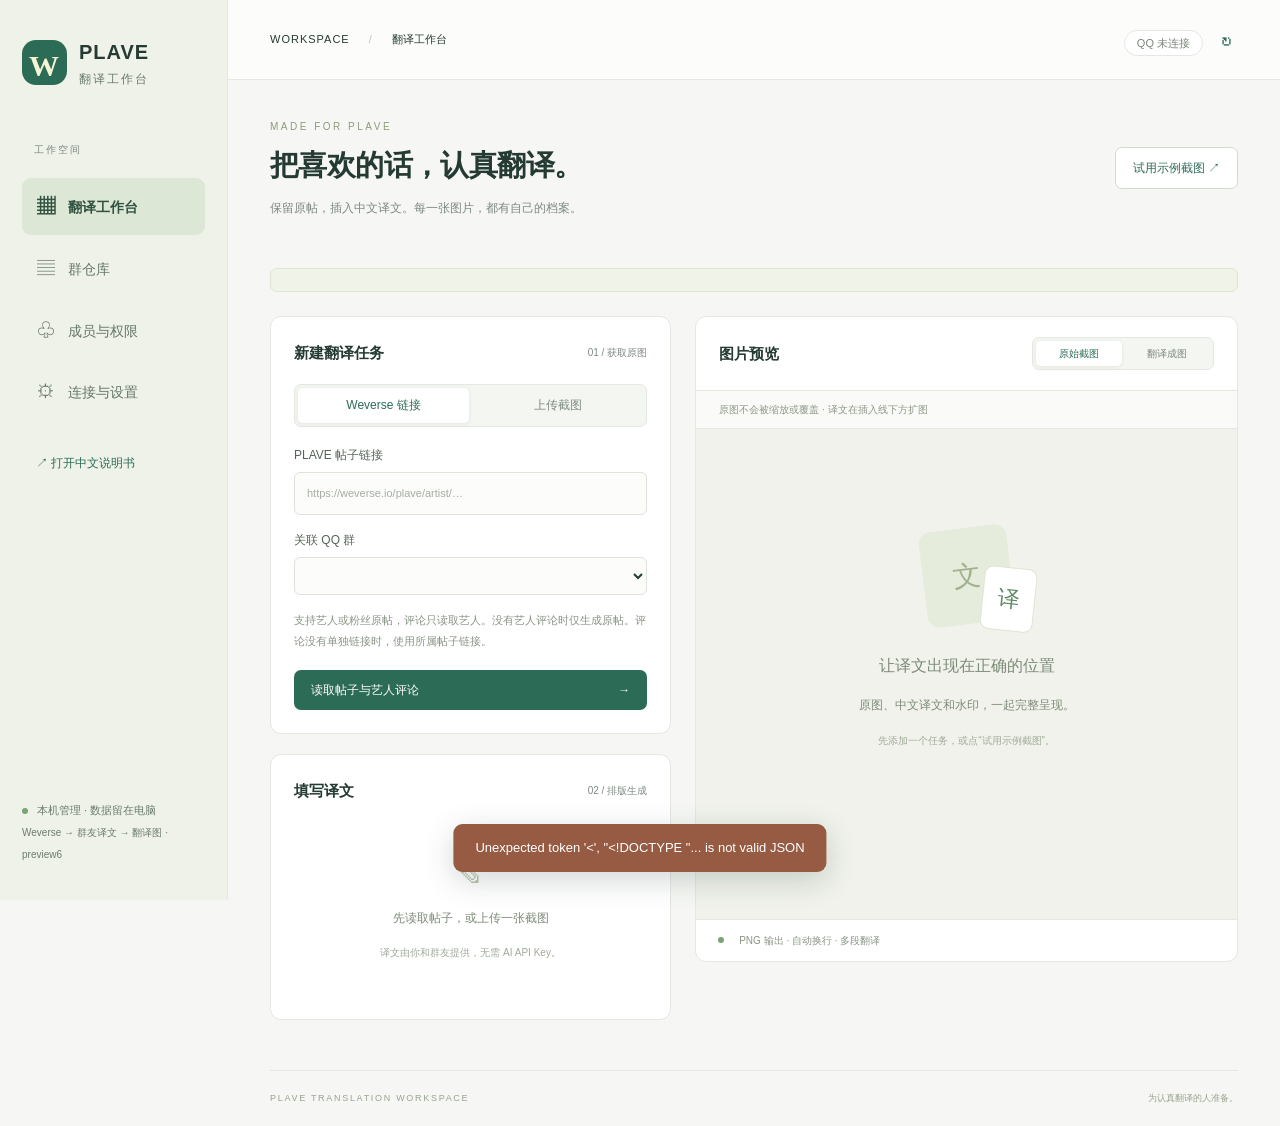
==== commit 1dd49e70: "Support fan posts, zero artist comments and browser recovery in Windows preview6" ====
--- a/static/index.html
+++ b/static/index.html
@@ -1,14 +1,14 @@
 <!doctype html>
-<html lang="zh-CN"><head><meta charset="UTF-8"><meta name="viewport" content="width=device-width, initial-scale=1"><title>PLAVE · 翻译工作台</title><link rel="stylesheet" href="/static/style.css?v=comments7"><script defer src="/static/app.js?v=comments7"></script></head>
+<html lang="zh-CN"><head><meta charset="UTF-8"><meta name="viewport" content="width=device-width, initial-scale=1"><title>PLAVE · 翻译工作台</title><link rel="stylesheet" href="/static/style.css?v=comments8"><script defer src="/static/app.js?v=comments8"></script></head>
 <body>
-<aside class="sidebar"><a class="brand" href="/"><span class="brand-mark">W</span><span>PLAVE <small>翻译工作台</small></span></a><div class="side-label">工作空间</div><nav><button class="nav active" data-tab="work"><span>▦</span> 翻译工作台</button><button class="nav" data-tab="archive"><span>▤</span> 群仓库</button><button class="nav" data-tab="members"><span>♧</span> 成员与权限</button><button class="nav" data-tab="settings"><span>⚙</span> 连接与设置</button></nav><a class="manual-link" href="/manual" target="_blank" rel="noopener">↗ 打开中文说明书</a><div class="side-bottom"><span class="local-dot"></span> 本机管理 · 数据留在电脑<br><small>Weverse → 群友译文 → 翻译图 · preview5</small></div></aside>
+<aside class="sidebar"><a class="brand" href="/"><span class="brand-mark">W</span><span>PLAVE <small>翻译工作台</small></span></a><div class="side-label">工作空间</div><nav><button class="nav active" data-tab="work"><span>▦</span> 翻译工作台</button><button class="nav" data-tab="archive"><span>▤</span> 群仓库</button><button class="nav" data-tab="members"><span>♧</span> 成员与权限</button><button class="nav" data-tab="settings"><span>⚙</span> 连接与设置</button></nav><a class="manual-link" href="/manual" target="_blank" rel="noopener">↗ 打开中文说明书</a><div class="side-bottom"><span class="local-dot"></span> 本机管理 · 数据留在电脑<br><small>Weverse → 群友译文 → 翻译图 · preview6</small></div></aside>
 <div class="main"><header class="topbar"><span>WORKSPACE <span class="slash">/</span> <strong id="page-title">翻译工作台</strong></span><div><span class="pill" id="qq-pill">QQ 未连接</span><button class="icon-btn" id="refresh" title="刷新状态">↻</button></div></header>
 <main>
 <section id="work" class="tab active"><div class="heading"><div><p class="eyebrow">MADE FOR PLAVE</p><h1>把喜欢的话，认真翻译。</h1><p class="sub">保留原帖，插入中文译文。每一张图片，都有自己的档案。</p></div><button class="secondary" id="demo">试用示例截图 ↗</button></div>
 <div class="stats" id="stats"></div>
 <div class="capture-banner" id="capture-status"></div>
 <div class="workspace-grid"><div class="left-column"><div class="card"><div class="card-heading"><h2>新建翻译任务</h2><span class="muted">01 / 获取原图</span></div><div class="segmented"><button class="active" data-source="web">Weverse 链接</button><button data-source="upload">上传截图</button></div>
-<form id="capture-form"><label>PLAVE 帖子链接<input name="url" type="url" placeholder="https://weverse.io/plave/artist/…" required></label><label>关联 QQ 群<select name="group_id" class="groups"></select></label><p class="hint">评论没有单独链接时，使用所属帖子链接。只抓取匹配艺人标识的评论。</p><button class="primary full" type="submit">读取帖子与艺人评论 <span>→</span></button></form>
+<form id="capture-form"><label>PLAVE 帖子链接<input name="url" type="url" placeholder="https://weverse.io/plave/artist/…" required></label><label>关联 QQ 群<select name="group_id" class="groups"></select></label><p class="hint">支持艺人或粉丝原帖，评论只读取艺人。没有艺人评论时仅生成原帖。评论没有单独链接时，使用所属帖子链接。</p><button class="primary full" type="submit">读取帖子与艺人评论 <span>→</span></button></form>
 <form id="upload-form" hidden><label>原始截图<input type="file" id="file" accept="image/png,image/jpeg,image/webp" required></label><label>档案标题<input id="upload-title" placeholder="例如：艺人动态 · 10 月 6 日" maxlength="120"></label><label>关联 QQ 群<select name="group_id" class="groups"></select></label><p class="hint">在右侧原图上点击原文末尾，设置译文插入线。可以添加多个位置处理评论；不遮盖原图。</p><div id="positions"></div><button type="button" class="text-btn" id="add-position">＋ 添加艺人评论位置</button><button class="primary full" type="submit">保存截图并开始翻译 →</button></form></div>
 <div class="card" id="editor"><div class="card-heading"><h2>填写译文</h2><span class="muted">02 / 排版生成</span></div><div class="empty small"><span>✎</span><p>先读取帖子，或上传一张截图</p><small>译文由你和群友提供，无需 AI API Key。</small></div></div></div>
 <div class="card preview-card"><div class="card-heading"><h2>图片预览</h2><div class="segmented compact"><button class="active" id="show-original">原始截图</button><button id="show-output">翻译成图</button></div></div><div class="preview-toolbar" id="preview-toolbar">原图不会被缩放或覆盖 · 译文在插入线下方扩图</div><div class="preview-area" id="preview"><div class="empty"><div class="empty-art">文<span>译</span></div><h3>让译文出现在正确的位置</h3><p>原图、中文译文和水印，一起完整呈现。</p><small>先添加一个任务，或点“试用示例截图”。</small></div></div><div class="preview-footer" id="preview-footer"><span class="local-dot"></span> PNG 输出 · 自动换行 · 多段翻译</div></div></div>
@@ -28,7 +28,7 @@
 <label class="check-label"><input id="wm-enabled" type="checkbox">启用文字水印</label>
 <div class="button-row"><button id="preview-watermark" type="button" class="secondary">预览水印</button><button id="save-watermark" type="button" class="primary">保存水印设置</button></div>
 <div id="watermark-preview" aria-live="polite" class="watermark-preview"><p class="hint">打开动态后可用整图预览；尚未打开时使用明暗背景示意。</p></div>
-<p class="hint">水印使用 Arial，中文回退系统中文字体；译文字体保持原设置。7/8/9 放在最终底部留白中，贴近边框，避免压住配图。正文、译文及评论排完后只加一次水印。预览不会保存设置，保存后对重新生成的图片生效。</p></div><div class="card calibration"><div class="card-heading"><h2>Weverse 页面校准</h2><span class="badge amber">真实页面待验证</span></div><p class="hint">Weverse 没有在此项目中验证过的固定页面选择器。填写网页元素的 CSS 选择器，再抓取一条帖子核对。只匹配明确的艺人标识，避免把粉丝评论误认为艺人评论。不会猜测网页结构。<a href="/manual#calibration" target="_blank">查看一步步校准方法 ↗</a></p><div class="two-col"><label>帖子卡片选择器 · 必填<input name="post_selector" placeholder="匹配单个完整帖子卡片"></label><label>正文文字选择器 · 必填<input name="text_selector" placeholder="在卡片内部匹配完整原文块"></label><label>作者姓名 / 身份选择器 · 必填<input name="author_selector" placeholder="在帖子与评论内部匹配唯一作者名"></label><label>艺人标识选择器 · 必填<input name="artist_selector" placeholder="卡片内部明确的 Artist 标识"></label><label>备用评论卡片选择器 · 可选<input name="comment_selector" placeholder="已内置艺人列表；通常留空"></label><label>评论原文选择器<input name="comment_text_selector" placeholder="评论卡片内部的完整文字块"></label><label>展开全文按钮选择器 · 可选<input name="expand_selector" placeholder="仅匹配卡片内的展开全文按钮"></label></div><div class="two-col"><label class="check-label"><input name="capture_artist_comments" type="checkbox">自动展开并读取艺人评论</label><label>艺人评论计数选择器 · 可选<input name="artist_comment_count_selector"></label><p class="hint">仅读取艺人评论数。内置展开、官方身份过滤、时间排序和楼中楼缩进；无法确认归属时不猜测分组。</p><label>最大滚动次数<input name="max_scrolls" type="number" min="1" max="30"></label><label>艺人评论加载等待（秒，推荐 30）<input name="comment_wait_seconds" type="number" min="5" max="120"></label><label class="check-label"><input name="headless" type="checkbox">抓取时隐藏浏览器窗口</label></div><p class="hint">等待计数与评论内容就绪后抓取；超时或数量不完整会停止，不把未加载当作零评论。网络较慢可增加等待秒数。必须核对成图。</p></div>
+<p class="hint">水印使用 Arial，中文回退系统中文字体；译文字体保持原设置。7/8/9 放在最终底部留白中，贴近边框，避免压住配图。正文、译文及评论排完后只加一次水印。预览不会保存设置，保存后对重新生成的图片生效。</p></div><div class="card calibration"><div class="card-heading"><h2>Weverse 页面校准</h2><span class="badge amber">真实页面待验证</span></div><p class="hint">Weverse 没有在此项目中验证过的固定页面选择器。填写网页元素的 CSS 选择器，再抓取一条帖子核对。只匹配明确的艺人标识，避免把粉丝评论误认为艺人评论。粉丝原帖按已提供的网页结构自动适配，保留下面四项已有的校准值。<a href="/manual#calibration" target="_blank">查看一步步校准方法 ↗</a></p><div class="two-col"><label>帖子卡片选择器 · 必填<input name="post_selector" placeholder="匹配单个完整帖子卡片"></label><label>正文文字选择器 · 必填<input name="text_selector" placeholder="在卡片内部匹配完整原文块"></label><label>作者姓名 / 身份选择器 · 必填<input name="author_selector" placeholder="在帖子与评论内部匹配唯一作者名"></label><label>艺人标识选择器 · 必填<input name="artist_selector" placeholder="卡片内部明确的 Artist 标识"></label><label>备用评论卡片选择器 · 可选<input name="comment_selector" placeholder="已内置艺人列表；通常留空"></label><label>评论原文选择器<input name="comment_text_selector" placeholder="评论卡片内部的完整文字块"></label><label>展开全文按钮选择器 · 可选<input name="expand_selector" placeholder="仅匹配卡片内的展开全文按钮"></label></div><div class="two-col"><label class="check-label"><input name="capture_artist_comments" type="checkbox">自动展开并读取艺人评论</label><label>艺人评论计数选择器 · 可选<input name="artist_comment_count_selector"></label><p class="hint">仅读取艺人评论数。内置展开、官方身份过滤、时间排序和楼中楼缩进；无法确认归属时不猜测分组。</p><label>最大滚动次数<input name="max_scrolls" type="number" min="1" max="30"></label><label>艺人评论加载等待（秒，推荐 30）<input name="comment_wait_seconds" type="number" min="5" max="120"></label><label class="check-label"><input name="headless" type="checkbox">抓取时隐藏浏览器窗口</label></div><p class="hint">等待计数与评论内容就绪后抓取；没有艺人区域且普通评论区域已加载稳定时确认零条；超时或数量不完整会停止，不把未加载当作零评论。网络较慢可增加等待秒数。必须核对成图。</p></div>
 <div class="card"><h2>自动记录可见艺人动态</h2><div class="two-col"><label>动态列表链接<input name="feed_url"></label><label>列表中帖子链接 CSS 选择器<input name="feed_link_selector" placeholder="匹配 From PLAVE 列表里的帖子链接"></label><label>检查间隔（秒，至少 60）<input name="poll_seconds" type="number" min="60" max="86400"></label><label>暂停自动记录的群号（每行一个；清空后自动加入）<textarea name="monitor_paused_groups" rows="2" placeholder="移除对应群号并保存，即可恢复该群自动记录"></textarea></label><label class="check-label"><input name="monitor_enabled" type="checkbox">启用定时记录</label></div><p class="hint">每次最多检查当前列表前 10 个有效链接；先抓取并验证艺人标识。新艺人评论会产生新档案，可复用历史译文。同样内容不会重复记录；不保证历史补全或实时推送。程序需保持运行。</p><p id="monitor-state" class="hint"></p></div><div class="savebar"><span>设置和登录会话仅保存在你的电脑</span><button class="primary" type="submit">保存全部设置</button></div></form><div class="card"><div class="card-heading"><h2>当前全部 QQ 指令</h2><span class="badge">无 / 或 wv 前缀</span></div><pre id="commands-help"></pre></div><div class="card logs-card"><h2>运行日志</h2><div id="events"></div></div></section>
 </main><footer>PLAVE TRANSLATION WORKSPACE <span>为认真翻译的人准备。</span></footer></div><div id="toast" role="status" aria-live="polite"></div><div class="busy" id="busy" hidden><div class="spinner"></div><p id="busy-text">正在处理…</p><small>网页抓取可能需要 1–2 分钟，请勿重复提交。</small></div>
 </body></html>
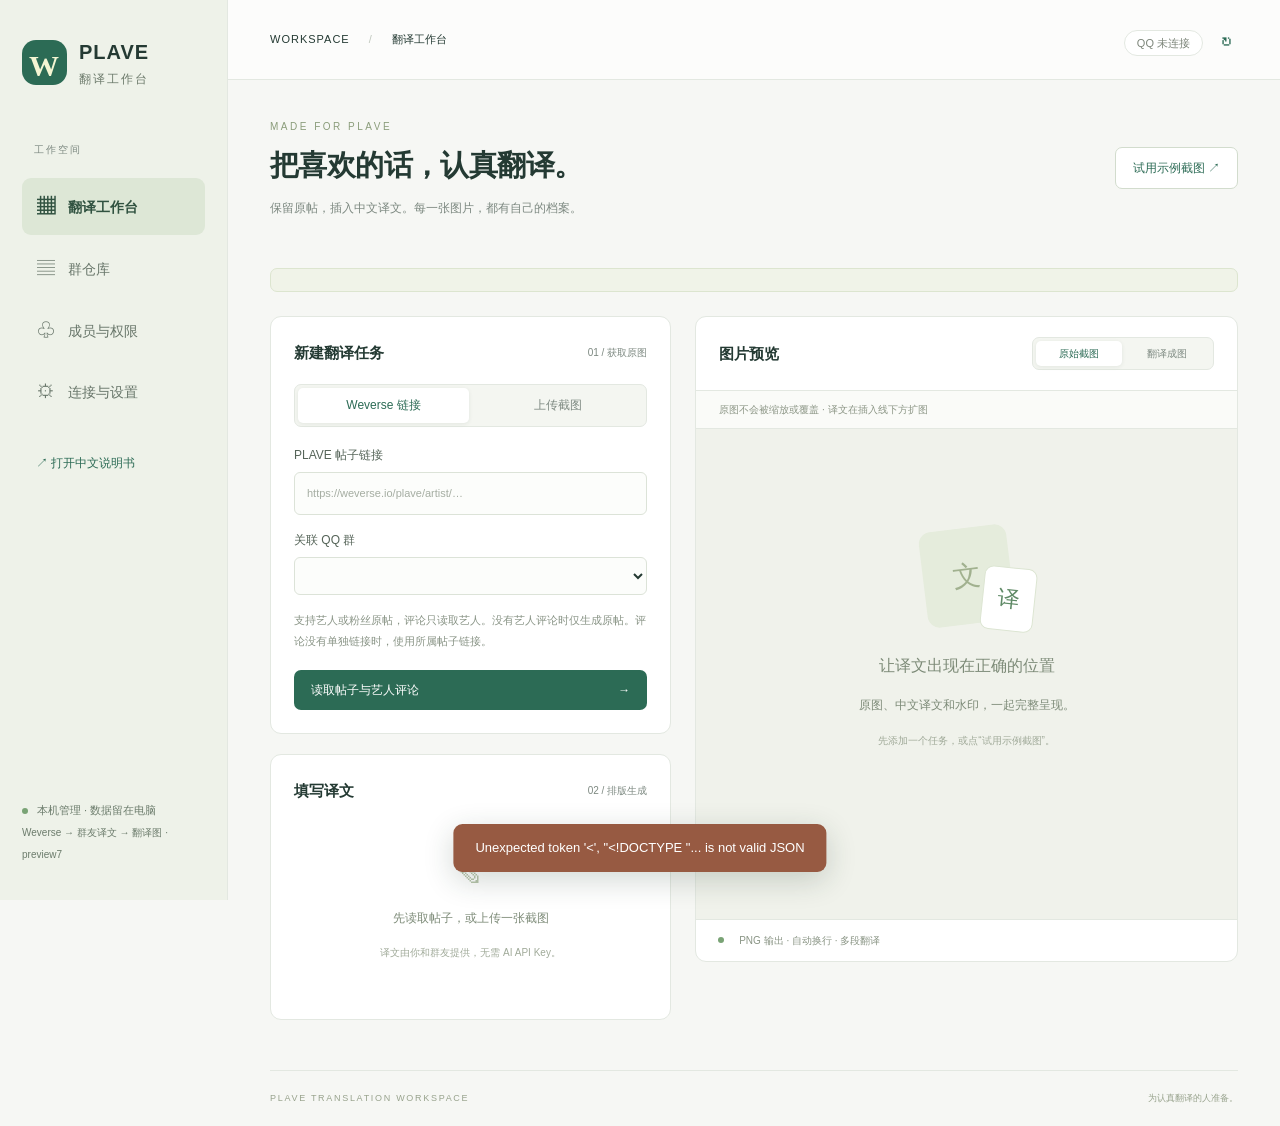
==== commit 333e1607: "Fix empty artist captures and restore post toolbar in Windows preview7" ====
--- a/static/index.html
+++ b/static/index.html
@@ -1,7 +1,7 @@
 <!doctype html>
-<html lang="zh-CN"><head><meta charset="UTF-8"><meta name="viewport" content="width=device-width, initial-scale=1"><title>PLAVE · 翻译工作台</title><link rel="stylesheet" href="/static/style.css?v=comments8"><script defer src="/static/app.js?v=comments8"></script></head>
+<html lang="zh-CN"><head><meta charset="UTF-8"><meta name="viewport" content="width=device-width, initial-scale=1"><title>PLAVE · 翻译工作台</title><link rel="stylesheet" href="/static/style.css?v=comments9"><script defer src="/static/app.js?v=comments9"></script></head>
 <body>
-<aside class="sidebar"><a class="brand" href="/"><span class="brand-mark">W</span><span>PLAVE <small>翻译工作台</small></span></a><div class="side-label">工作空间</div><nav><button class="nav active" data-tab="work"><span>▦</span> 翻译工作台</button><button class="nav" data-tab="archive"><span>▤</span> 群仓库</button><button class="nav" data-tab="members"><span>♧</span> 成员与权限</button><button class="nav" data-tab="settings"><span>⚙</span> 连接与设置</button></nav><a class="manual-link" href="/manual" target="_blank" rel="noopener">↗ 打开中文说明书</a><div class="side-bottom"><span class="local-dot"></span> 本机管理 · 数据留在电脑<br><small>Weverse → 群友译文 → 翻译图 · preview6</small></div></aside>
+<aside class="sidebar"><a class="brand" href="/"><span class="brand-mark">W</span><span>PLAVE <small>翻译工作台</small></span></a><div class="side-label">工作空间</div><nav><button class="nav active" data-tab="work"><span>▦</span> 翻译工作台</button><button class="nav" data-tab="archive"><span>▤</span> 群仓库</button><button class="nav" data-tab="members"><span>♧</span> 成员与权限</button><button class="nav" data-tab="settings"><span>⚙</span> 连接与设置</button></nav><a class="manual-link" href="/manual" target="_blank" rel="noopener">↗ 打开中文说明书</a><div class="side-bottom"><span class="local-dot"></span> 本机管理 · 数据留在电脑<br><small>Weverse → 群友译文 → 翻译图 · preview7</small></div></aside>
 <div class="main"><header class="topbar"><span>WORKSPACE <span class="slash">/</span> <strong id="page-title">翻译工作台</strong></span><div><span class="pill" id="qq-pill">QQ 未连接</span><button class="icon-btn" id="refresh" title="刷新状态">↻</button></div></header>
 <main>
 <section id="work" class="tab active"><div class="heading"><div><p class="eyebrow">MADE FOR PLAVE</p><h1>把喜欢的话，认真翻译。</h1><p class="sub">保留原帖，插入中文译文。每一张图片，都有自己的档案。</p></div><button class="secondary" id="demo">试用示例截图 ↗</button></div>
@@ -28,7 +28,7 @@
 <label class="check-label"><input id="wm-enabled" type="checkbox">启用文字水印</label>
 <div class="button-row"><button id="preview-watermark" type="button" class="secondary">预览水印</button><button id="save-watermark" type="button" class="primary">保存水印设置</button></div>
 <div id="watermark-preview" aria-live="polite" class="watermark-preview"><p class="hint">打开动态后可用整图预览；尚未打开时使用明暗背景示意。</p></div>
-<p class="hint">水印使用 Arial，中文回退系统中文字体；译文字体保持原设置。7/8/9 放在最终底部留白中，贴近边框，避免压住配图。正文、译文及评论排完后只加一次水印。预览不会保存设置，保存后对重新生成的图片生效。</p></div><div class="card calibration"><div class="card-heading"><h2>Weverse 页面校准</h2><span class="badge amber">真实页面待验证</span></div><p class="hint">Weverse 没有在此项目中验证过的固定页面选择器。填写网页元素的 CSS 选择器，再抓取一条帖子核对。只匹配明确的艺人标识，避免把粉丝评论误认为艺人评论。粉丝原帖按已提供的网页结构自动适配，保留下面四项已有的校准值。<a href="/manual#calibration" target="_blank">查看一步步校准方法 ↗</a></p><div class="two-col"><label>帖子卡片选择器 · 必填<input name="post_selector" placeholder="匹配单个完整帖子卡片"></label><label>正文文字选择器 · 必填<input name="text_selector" placeholder="在卡片内部匹配完整原文块"></label><label>作者姓名 / 身份选择器 · 必填<input name="author_selector" placeholder="在帖子与评论内部匹配唯一作者名"></label><label>艺人标识选择器 · 必填<input name="artist_selector" placeholder="卡片内部明确的 Artist 标识"></label><label>备用评论卡片选择器 · 可选<input name="comment_selector" placeholder="已内置艺人列表；通常留空"></label><label>评论原文选择器<input name="comment_text_selector" placeholder="评论卡片内部的完整文字块"></label><label>展开全文按钮选择器 · 可选<input name="expand_selector" placeholder="仅匹配卡片内的展开全文按钮"></label></div><div class="two-col"><label class="check-label"><input name="capture_artist_comments" type="checkbox">自动展开并读取艺人评论</label><label>艺人评论计数选择器 · 可选<input name="artist_comment_count_selector"></label><p class="hint">仅读取艺人评论数。内置展开、官方身份过滤、时间排序和楼中楼缩进；无法确认归属时不猜测分组。</p><label>最大滚动次数<input name="max_scrolls" type="number" min="1" max="30"></label><label>艺人评论加载等待（秒，推荐 30）<input name="comment_wait_seconds" type="number" min="5" max="120"></label><label class="check-label"><input name="headless" type="checkbox">抓取时隐藏浏览器窗口</label></div><p class="hint">等待计数与评论内容就绪后抓取；没有艺人区域且普通评论区域已加载稳定时确认零条；超时或数量不完整会停止，不把未加载当作零评论。网络较慢可增加等待秒数。必须核对成图。</p></div>
+<p class="hint">水印使用 Arial，中文回退系统中文字体；译文字体保持原设置。7/8/9 放在最终底部留白中，贴近边框，避免压住配图。正文、译文及评论排完后只加一次水印。预览不会保存设置，保存后对重新生成的图片生效。</p></div><div class="card calibration"><div class="card-heading"><h2>Weverse 页面校准</h2><span class="badge amber">真实页面待验证</span></div><p class="hint">Weverse 没有在此项目中验证过的固定页面选择器。填写网页元素的 CSS 选择器，再抓取一条帖子核对。只匹配明确的艺人标识，避免把粉丝评论误认为艺人评论。粉丝原帖按已提供的网页结构自动适配，保留下面四项已有的校准值。<a href="/manual#calibration" target="_blank">查看一步步校准方法 ↗</a></p><div class="two-col"><label>帖子卡片选择器 · 必填<input name="post_selector" placeholder="匹配单个完整帖子卡片"></label><label>正文文字选择器 · 必填<input name="text_selector" placeholder="在卡片内部匹配完整原文块"></label><label>作者姓名 / 身份选择器 · 必填<input name="author_selector" placeholder="在帖子与评论内部匹配唯一作者名"></label><label>艺人标识选择器 · 必填<input name="artist_selector" placeholder="卡片内部明确的 Artist 标识"></label><label>备用评论卡片选择器 · 可选<input name="comment_selector" placeholder="已内置艺人列表；通常留空"></label><label>评论原文选择器<input name="comment_text_selector" placeholder="评论卡片内部的完整文字块"></label><label>展开全文按钮选择器 · 可选<input name="expand_selector" placeholder="仅匹配卡片内的展开全文按钮"></label></div><div class="two-col"><label class="check-label"><input name="capture_artist_comments" type="checkbox">自动展开并读取艺人评论</label><label>艺人评论计数选择器 · 可选<input name="artist_comment_count_selector"></label><p class="hint">仅读取艺人评论数。内置展开、官方身份过滤、时间排序和楼中楼缩进；无法确认归属时不猜测分组。</p><label>最大滚动次数<input name="max_scrolls" type="number" min="1" max="30"></label><label>艺人评论加载等待（秒，推荐 30）<input name="comment_wait_seconds" type="number" min="5" max="120"></label><label class="check-label"><input name="headless" type="checkbox">抓取时隐藏浏览器窗口</label></div><p class="hint">等待计数与评论内容就绪后抓取；原帖已加载且没有实际艺人评论、状态稳定时只生成原帖；无需普通评论区域或艺人计数。超时或数量不完整会停止，不把未加载当作零评论。网络较慢可增加等待秒数。必须核对成图。</p></div>
 <div class="card"><h2>自动记录可见艺人动态</h2><div class="two-col"><label>动态列表链接<input name="feed_url"></label><label>列表中帖子链接 CSS 选择器<input name="feed_link_selector" placeholder="匹配 From PLAVE 列表里的帖子链接"></label><label>检查间隔（秒，至少 60）<input name="poll_seconds" type="number" min="60" max="86400"></label><label>暂停自动记录的群号（每行一个；清空后自动加入）<textarea name="monitor_paused_groups" rows="2" placeholder="移除对应群号并保存，即可恢复该群自动记录"></textarea></label><label class="check-label"><input name="monitor_enabled" type="checkbox">启用定时记录</label></div><p class="hint">每次最多检查当前列表前 10 个有效链接；先抓取并验证艺人标识。新艺人评论会产生新档案，可复用历史译文。同样内容不会重复记录；不保证历史补全或实时推送。程序需保持运行。</p><p id="monitor-state" class="hint"></p></div><div class="savebar"><span>设置和登录会话仅保存在你的电脑</span><button class="primary" type="submit">保存全部设置</button></div></form><div class="card"><div class="card-heading"><h2>当前全部 QQ 指令</h2><span class="badge">无 / 或 wv 前缀</span></div><pre id="commands-help"></pre></div><div class="card logs-card"><h2>运行日志</h2><div id="events"></div></div></section>
 </main><footer>PLAVE TRANSLATION WORKSPACE <span>为认真翻译的人准备。</span></footer></div><div id="toast" role="status" aria-live="polite"></div><div class="busy" id="busy" hidden><div class="spinner"></div><p id="busy-text">正在处理…</p><small>网页抓取可能需要 1–2 分钟，请勿重复提交。</small></div>
 </body></html>
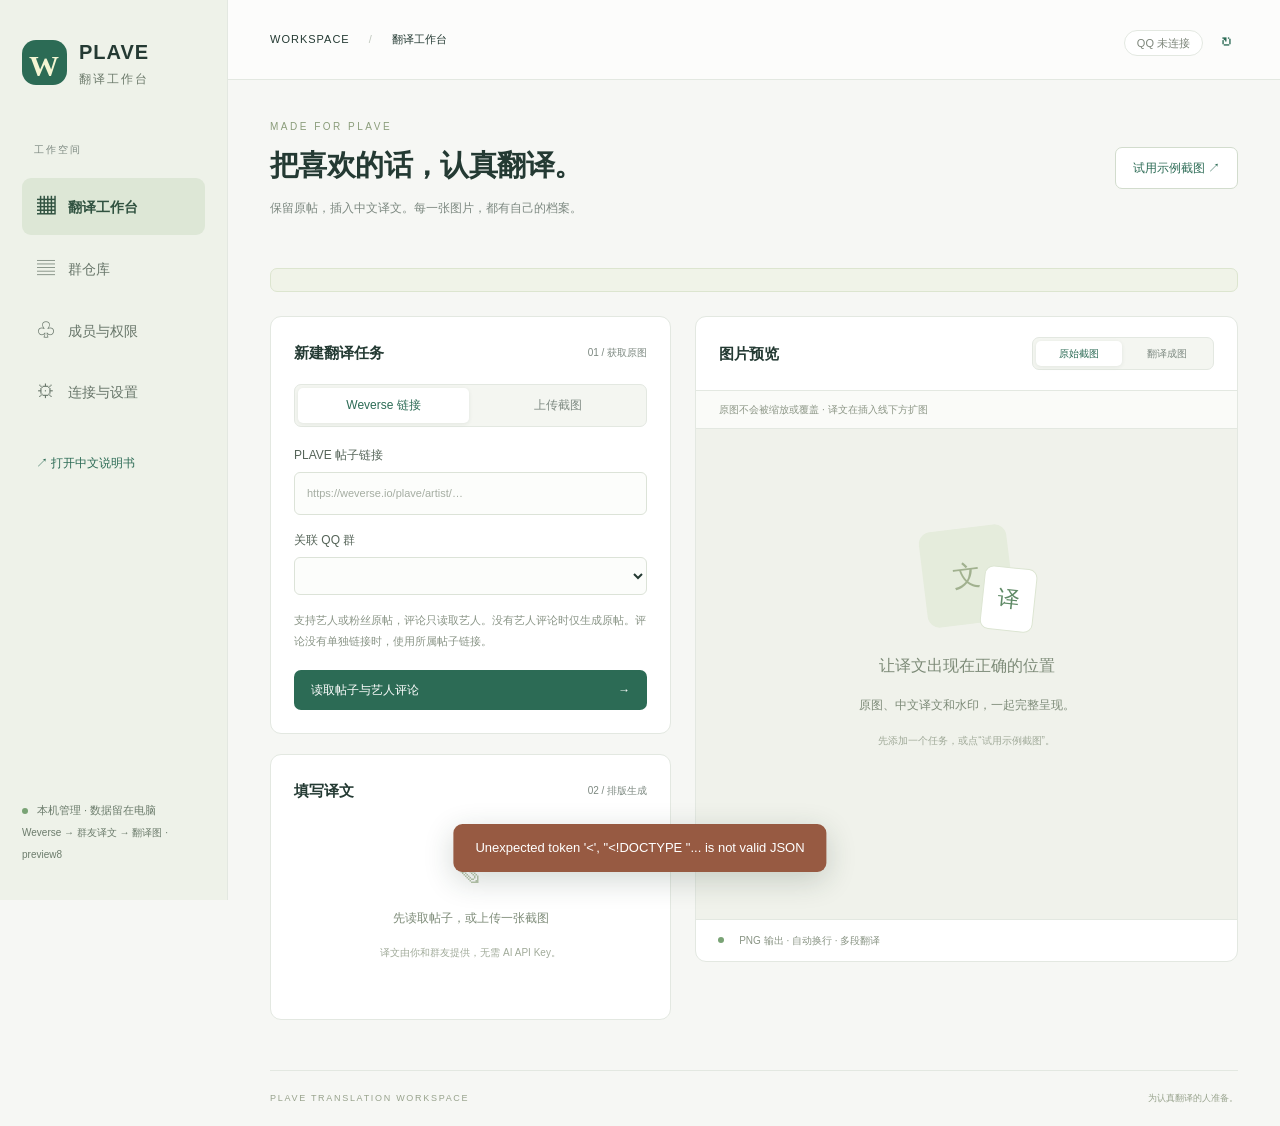
==== commit 319b393b: "Fix multi-photo post toolbar clipping and release Windows preview8" ====
--- a/static/index.html
+++ b/static/index.html
@@ -1,7 +1,7 @@
 <!doctype html>
-<html lang="zh-CN"><head><meta charset="UTF-8"><meta name="viewport" content="width=device-width, initial-scale=1"><title>PLAVE · 翻译工作台</title><link rel="stylesheet" href="/static/style.css?v=comments9"><script defer src="/static/app.js?v=comments9"></script></head>
+<html lang="zh-CN"><head><meta charset="UTF-8"><meta name="viewport" content="width=device-width, initial-scale=1"><title>PLAVE · 翻译工作台</title><link rel="stylesheet" href="/static/style.css?v=comments10"><script defer src="/static/app.js?v=comments10"></script></head>
 <body>
-<aside class="sidebar"><a class="brand" href="/"><span class="brand-mark">W</span><span>PLAVE <small>翻译工作台</small></span></a><div class="side-label">工作空间</div><nav><button class="nav active" data-tab="work"><span>▦</span> 翻译工作台</button><button class="nav" data-tab="archive"><span>▤</span> 群仓库</button><button class="nav" data-tab="members"><span>♧</span> 成员与权限</button><button class="nav" data-tab="settings"><span>⚙</span> 连接与设置</button></nav><a class="manual-link" href="/manual" target="_blank" rel="noopener">↗ 打开中文说明书</a><div class="side-bottom"><span class="local-dot"></span> 本机管理 · 数据留在电脑<br><small>Weverse → 群友译文 → 翻译图 · preview7</small></div></aside>
+<aside class="sidebar"><a class="brand" href="/"><span class="brand-mark">W</span><span>PLAVE <small>翻译工作台</small></span></a><div class="side-label">工作空间</div><nav><button class="nav active" data-tab="work"><span>▦</span> 翻译工作台</button><button class="nav" data-tab="archive"><span>▤</span> 群仓库</button><button class="nav" data-tab="members"><span>♧</span> 成员与权限</button><button class="nav" data-tab="settings"><span>⚙</span> 连接与设置</button></nav><a class="manual-link" href="/manual" target="_blank" rel="noopener">↗ 打开中文说明书</a><div class="side-bottom"><span class="local-dot"></span> 本机管理 · 数据留在电脑<br><small>Weverse → 群友译文 → 翻译图 · preview8</small></div></aside>
 <div class="main"><header class="topbar"><span>WORKSPACE <span class="slash">/</span> <strong id="page-title">翻译工作台</strong></span><div><span class="pill" id="qq-pill">QQ 未连接</span><button class="icon-btn" id="refresh" title="刷新状态">↻</button></div></header>
 <main>
 <section id="work" class="tab active"><div class="heading"><div><p class="eyebrow">MADE FOR PLAVE</p><h1>把喜欢的话，认真翻译。</h1><p class="sub">保留原帖，插入中文译文。每一张图片，都有自己的档案。</p></div><button class="secondary" id="demo">试用示例截图 ↗</button></div>
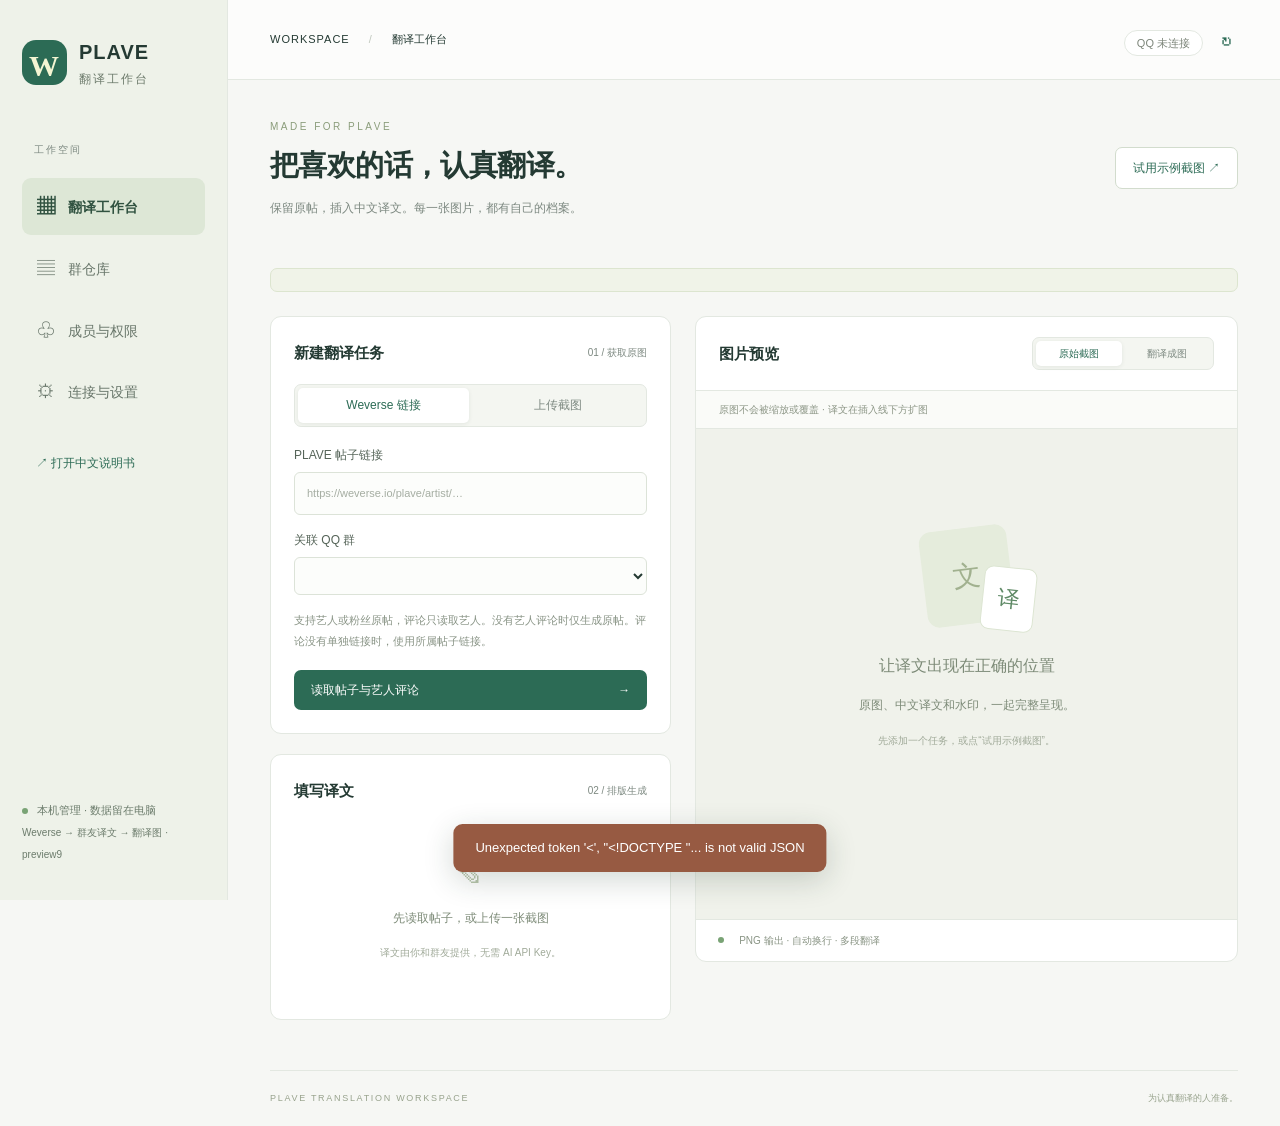
==== commit 96e4b874: "Render unclipped post toolbar independently and release Windows and Mac preview9" ====
--- a/static/index.html
+++ b/static/index.html
@@ -1,7 +1,7 @@
 <!doctype html>
-<html lang="zh-CN"><head><meta charset="UTF-8"><meta name="viewport" content="width=device-width, initial-scale=1"><title>PLAVE · 翻译工作台</title><link rel="stylesheet" href="/static/style.css?v=comments10"><script defer src="/static/app.js?v=comments10"></script></head>
+<html lang="zh-CN"><head><meta charset="UTF-8"><meta name="viewport" content="width=device-width, initial-scale=1"><title>PLAVE · 翻译工作台</title><link rel="stylesheet" href="/static/style.css?v=comments11"><script defer src="/static/app.js?v=comments11"></script></head>
 <body>
-<aside class="sidebar"><a class="brand" href="/"><span class="brand-mark">W</span><span>PLAVE <small>翻译工作台</small></span></a><div class="side-label">工作空间</div><nav><button class="nav active" data-tab="work"><span>▦</span> 翻译工作台</button><button class="nav" data-tab="archive"><span>▤</span> 群仓库</button><button class="nav" data-tab="members"><span>♧</span> 成员与权限</button><button class="nav" data-tab="settings"><span>⚙</span> 连接与设置</button></nav><a class="manual-link" href="/manual" target="_blank" rel="noopener">↗ 打开中文说明书</a><div class="side-bottom"><span class="local-dot"></span> 本机管理 · 数据留在电脑<br><small>Weverse → 群友译文 → 翻译图 · preview8</small></div></aside>
+<aside class="sidebar"><a class="brand" href="/"><span class="brand-mark">W</span><span>PLAVE <small>翻译工作台</small></span></a><div class="side-label">工作空间</div><nav><button class="nav active" data-tab="work"><span>▦</span> 翻译工作台</button><button class="nav" data-tab="archive"><span>▤</span> 群仓库</button><button class="nav" data-tab="members"><span>♧</span> 成员与权限</button><button class="nav" data-tab="settings"><span>⚙</span> 连接与设置</button></nav><a class="manual-link" href="/manual" target="_blank" rel="noopener">↗ 打开中文说明书</a><div class="side-bottom"><span class="local-dot"></span> 本机管理 · 数据留在电脑<br><small>Weverse → 群友译文 → 翻译图 · preview9</small></div></aside>
 <div class="main"><header class="topbar"><span>WORKSPACE <span class="slash">/</span> <strong id="page-title">翻译工作台</strong></span><div><span class="pill" id="qq-pill">QQ 未连接</span><button class="icon-btn" id="refresh" title="刷新状态">↻</button></div></header>
 <main>
 <section id="work" class="tab active"><div class="heading"><div><p class="eyebrow">MADE FOR PLAVE</p><h1>把喜欢的话，认真翻译。</h1><p class="sub">保留原帖，插入中文译文。每一张图片，都有自己的档案。</p></div><button class="secondary" id="demo">试用示例截图 ↗</button></div>
